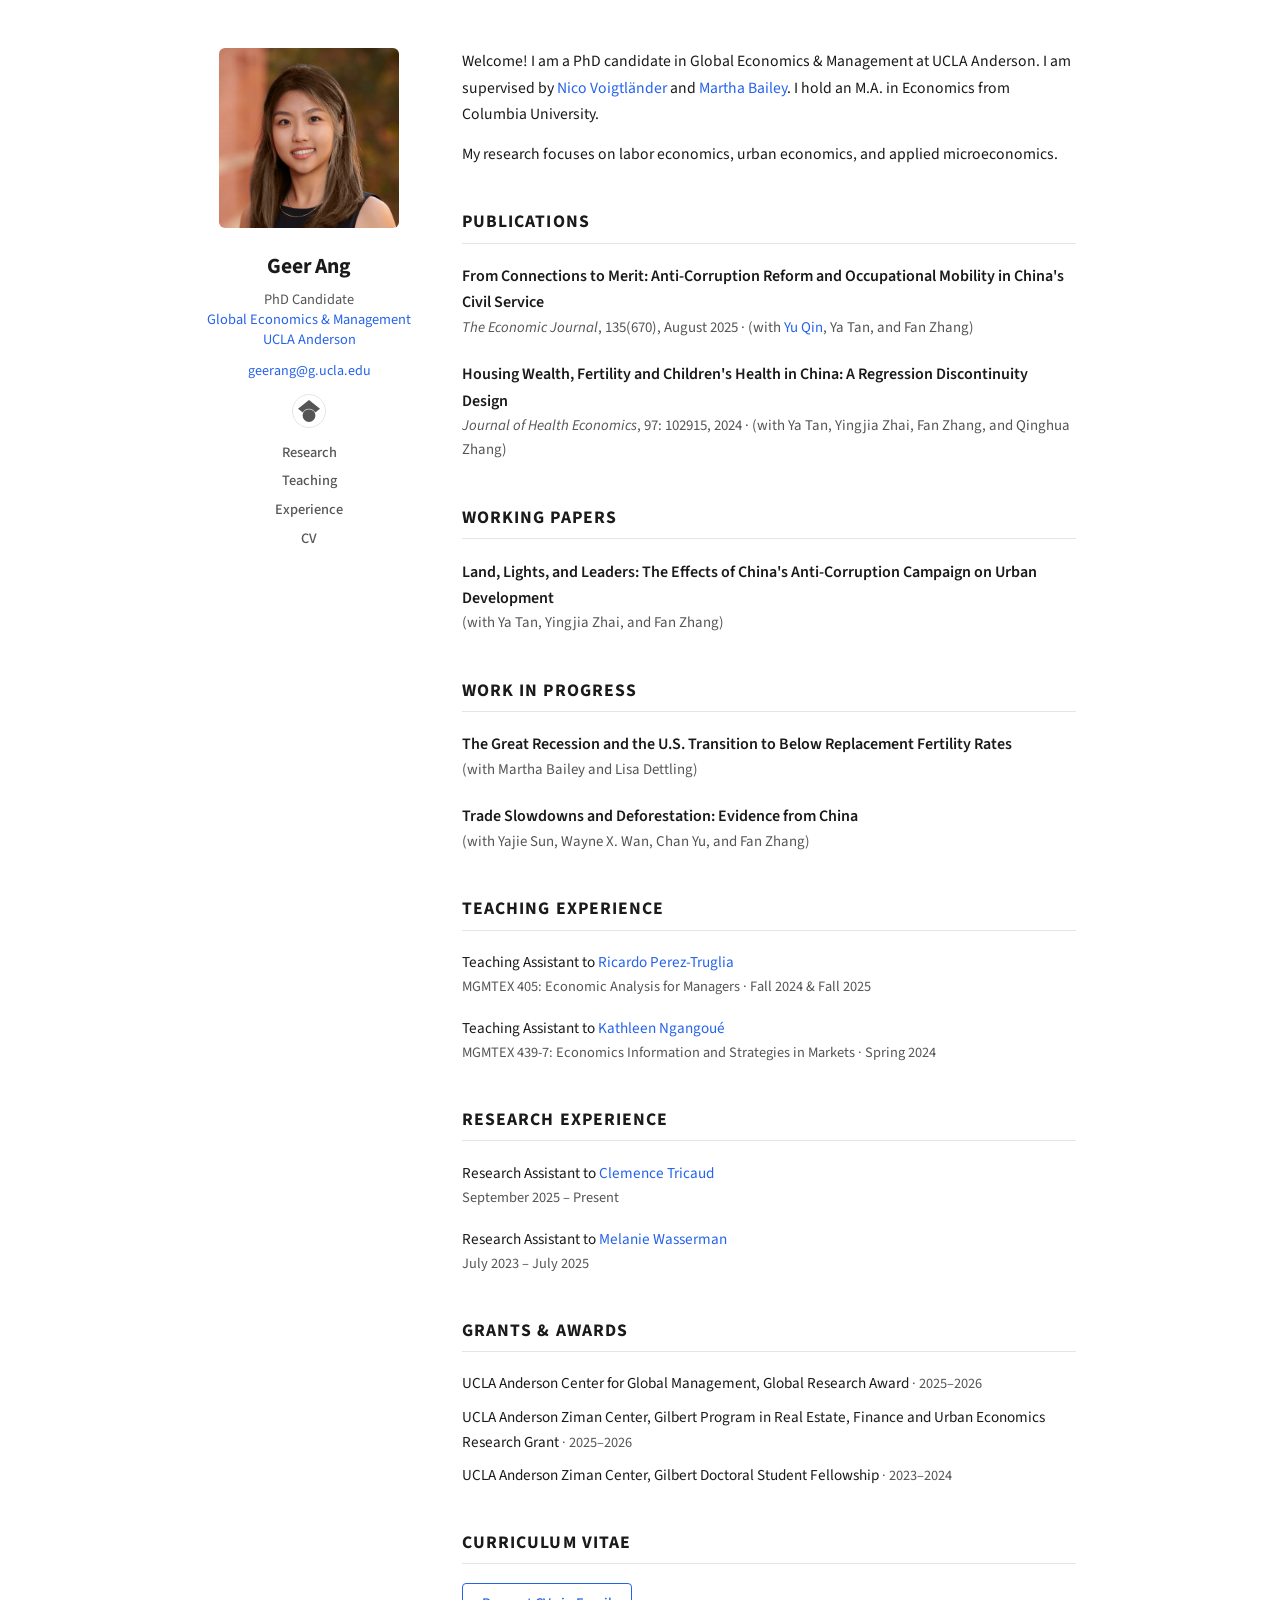
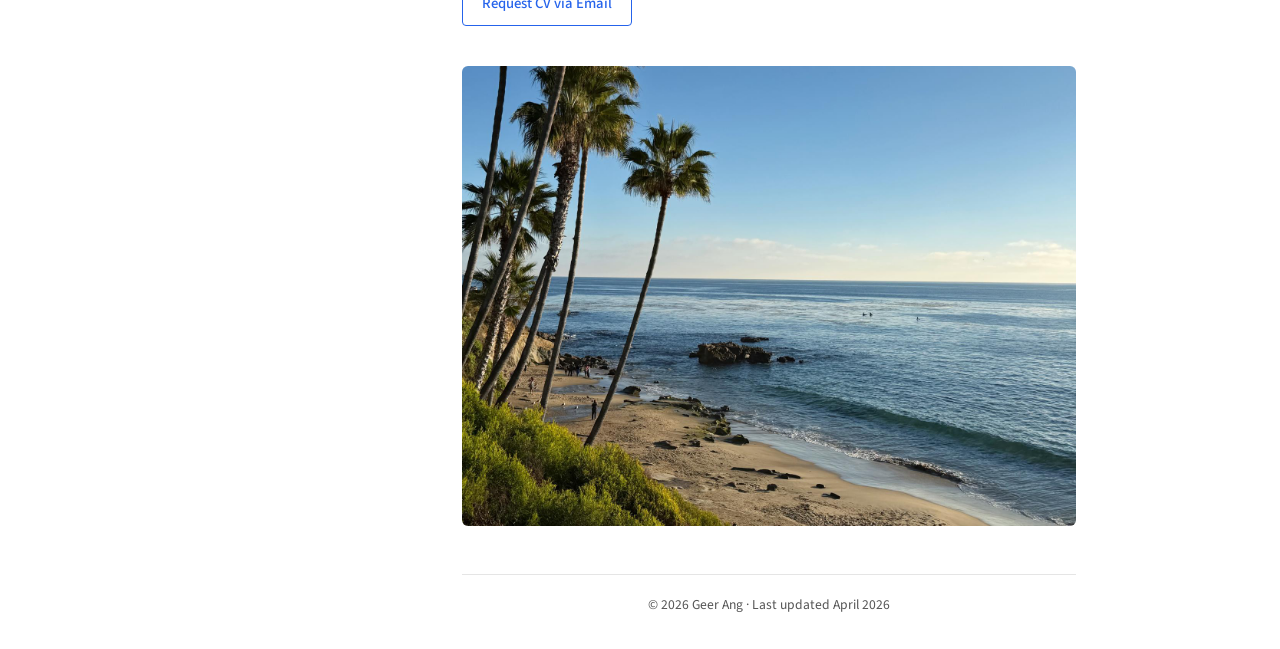
==== index.html @ 299d7afc "Initial commit: personal academic website Co-Authored-By: Claude Opus 4.6 <noreply@anthropic.com>" ====
<!DOCTYPE html>
<html lang="en">
<head>
  <meta charset="UTF-8">
  <meta name="viewport" content="width=device-width, initial-scale=1.0">
  <title>Research ♥ Geer Ang</title>
  <meta name="description" content="Geer Ang, PhD Candidate in Global Economics & Management at UCLA Anderson. Research in labor economics, urban economics, and applied microeconomics.">
  <link rel="preconnect" href="https://fonts.googleapis.com">
  <link rel="preconnect" href="https://fonts.gstatic.com" crossorigin>
  <link href="https://fonts.googleapis.com/css2?family=Source+Sans+3:ital,wght@0,400;0,600;0,700;1,400&display=swap" rel="stylesheet">
  <link rel="stylesheet" href="style.css">
  <link rel="icon" href="favicon.ico" type="image/x-icon">
</head>
<body>

<div class="page">

  <!-- ── Sidebar (sticky) ── -->
  <aside class="sidebar">
    <img src="Geer_Ang_GEM_pic.jpg" alt="Geer Ang">
    <h1>Geer Ang</h1>
    <div class="affiliation">PhD Candidate</div>
    <div class="affiliation"><a href="https://www.anderson.ucla.edu/faculty-and-research/global-economics-and-management">Global Economics &amp; Management</a></div>
    <div class="affiliation"><a href="https://www.anderson.ucla.edu/">UCLA Anderson</a></div>
    <div class="contact">
      <a href="mailto:geerang@g.ucla.edu">geerang@g.ucla.edu</a>
    </div>
    <div class="social-icons">
      <a href="https://scholar.google.com/citations?user=55mgM0wAAAAJ&hl=en" target="_blank" rel="noopener" title="Google Scholar">
        <svg xmlns="http://www.w3.org/2000/svg" viewBox="0 0 24 24" width="22" height="22" fill="currentColor"><path d="M5.242 13.769L0 9.5 12 0l12 9.5-5.242 4.269C17.548 11.249 14.978 9.5 12 9.5c-2.977 0-5.548 1.748-6.758 4.269zM12 10a7 7 0 1 0 0 14 7 7 0 0 0 0-14z"/></svg>
      </a>
    </div>
    <nav>
      <a href="#research">Research</a>
      <a href="#teaching">Teaching</a>
      <a href="#experience">Experience</a>
      <a href="#cv">CV</a>
    </nav>
  </aside>

  <!-- ── Main content ── -->
  <main class="content">

    <!-- ── Bio ── -->
    <div class="bio">
      <p>Welcome! I am a PhD candidate in Global Economics &amp; Management at UCLA Anderson.
      I am supervised by
      <a href="https://www.anderson.ucla.edu/faculty-and-research/global-economics-and-management/faculty/voigtlander" target="_blank" rel="noopener">Nico Voigtländer</a>  and
      <a href="https://sites.google.com/g.ucla.edu/marthajbailey" target="_blank" rel="noopener">Martha Bailey</a>.
      I hold an M.A. in Economics from Columbia University.</p>
      <p>My research focuses on labor economics, urban economics, and applied microeconomics.</p>
    </div>

    <!-- ── Publications ── -->
    <section id="research">
      <h2>Publications</h2>

      <div class="paper">
        <div class="title"><a href="https://doi.org/10.1093/ej/ueaf011" target="_blank" rel="noopener">From Connections to Merit: Anti-Corruption Reform and Occupational Mobility in China's Civil Service</a></div>
        <div class="meta"><em>The Economic Journal</em>, 135(670), August 2025 · (with <a href="http://www.qinyurain.com/" target="_blank" rel="noopener">Yu Qin</a>, Ya Tan, and Fan Zhang)</div>
      </div>

      <div class="paper">
        <div class="title"><a href="https://doi.org/10.1016/j.jhealeco.2024.102915" target="_blank" rel="noopener">Housing Wealth, Fertility and Children's Health in China: A Regression Discontinuity Design</a></div>
        <div class="meta"><em>Journal of Health Economics</em>, 97: 102915, 2024 · (with Ya Tan, Yingjia Zhai, Fan Zhang, and Qinghua Zhang)</div>
      </div>
    </section>

    <!-- ── Working Papers ── -->
    <section>
      <h2>Working Papers</h2>

      <div class="paper">
        <div class="title"><a href="https://www.anderson.ucla.edu/sites/default/files/document/2025-06/2025-05wp.pdf" target="_blank" rel="noopener">Land, Lights, and Leaders: The Effects of China's Anti-Corruption Campaign on Urban Development</a></div>
        <div class="authors">(with Ya Tan, Yingjia Zhai, and Fan Zhang)</div>
      </div>
    </section>

    <!-- ── Work in Progress ── -->
    <section>
      <h2>Work in Progress</h2>

      <div class="paper">
        <div class="title">The Great Recession and the U.S. Transition to Below Replacement Fertility Rates</div>
        <div class="authors">(with Martha Bailey and Lisa Dettling)</div>
      </div>

      <div class="paper">
        <div class="title">Trade Slowdowns and Deforestation: Evidence from China</div>
        <div class="authors">(with Yajie Sun, Wayne X. Wan, Chan Yu, and Fan Zhang)</div>
      </div>
    </section>

    <!-- ── Teaching ── -->
    <section id="teaching">
      <h2>Teaching Experience</h2>

      <div class="experience-item">
        <div class="role">Teaching Assistant to <a href="http://ricardotruglia.bol.ucla.edu/" target="_blank" rel="noopener"> Ricardo Perez-Truglia</a></div>
        <div class="dates">MGMTEX 405: Economic Analysis for Managers · Fall 2024 &amp; Fall 2025</div>
      </div>

      <div class="experience-item">
        <div class="role">Teaching Assistant to <a href="https://www.kathleen-ngangoue.com/" target="_blank" rel="noopener"> Kathleen Ngangoué</a></div>
        <div class="dates">MGMTEX 439-7: Economics Information and Strategies in Markets · Spring 2024</div>
      </div>
    </section>

    <!-- ── Research Experience ── -->
    <section id="experience">
      <h2>Research Experience</h2>

      <div class="experience-item">
        <div class="role">Research Assistant to <a href="https://www.clemence.tricaud.com/" target="_blank" rel="noopener">Clemence Tricaud</a></div>
        <div class="dates">September 2025 – Present</div>
      </div>

      <div class="experience-item">
        <div class="role">Research Assistant to <a href="https://www.melaniewasserman.com/" target="_blank" rel="noopener">Melanie Wasserman</a></div>
        <div class="dates">July 2023 – July 2025</div>
      </div>
    </section>

    <!-- ── Grants & Awards ── -->
    <section>
      <h2>Grants &amp; Awards</h2>

      <div class="grant-item">
        UCLA Anderson Center for Global Management, Global Research Award <span class="years">· 2025–2026</span>
      </div>
      <div class="grant-item">
        UCLA Anderson Ziman Center, Gilbert Program in Real Estate, Finance and Urban Economics Research Grant <span class="years">· 2025–2026</span>
      </div>
      <div class="grant-item">
        UCLA Anderson Ziman Center, Gilbert Doctoral Student Fellowship <span class="years">· 2023–2024</span>
      </div>
    </section>

    <!-- ── CV ── -->
    <section id="cv">
      <h2>Curriculum Vitae</h2>
      <p>
        <a class="cv-request" href="mailto:geerang@g.ucla.edu?subject=CV%20Request&body=Hi%20Geer%2C%0A%0AI%20would%20like%20to%20request%20a%20copy%20of%20your%20CV.%0A%0AThank%20you.">Request CV via Email</a>
      </p>
    </section>

    <!-- ── Laguna ── -->
    <div class="laguna">
      <img src="laguna.jpeg" alt="Laguna Beach, California">
    </div>

    <!-- ── Footer ── -->
    <footer>
      <p>&copy; 2026 Geer Ang · Last updated April 2026</p>
    </footer>

  </main>

</div>

</body>
</html>
---- style.css ----
*, *::before, *::after {
  margin: 0;
  padding: 0;
  box-sizing: border-box;
}

:root {
  --text: #1a1a1a;
  --text-secondary: #555;
  --bg: #fff;
  --accent: #2563eb;
  --accent-hover: #1d4ed8;
  --border: #e5e5e5;
  --section-gap: 2.5rem;
}

html {
  scroll-behavior: smooth;
}

body {
  font-family: "Source Sans 3", "Source Sans Pro", -apple-system, BlinkMacSystemFont, "Segoe UI", sans-serif;
  color: var(--text);
  background: var(--bg);
  line-height: 1.65;
  font-size: 16px;
}

a {
  color: var(--accent);
  text-decoration: none;
}

a:hover {
  text-decoration: underline;
}

/* ── Page layout (sidebar + content) ── */

.page {
  display: flex;
  gap: 3rem;
  max-width: 920px;
  margin: 0 auto;
  padding: 3rem 1.5rem 2rem;
  align-items: flex-start;
}

/* ── Sidebar (sticky on scroll) ── */

.sidebar {
  position: sticky;
  top: 2rem;
  flex-shrink: 0;
  width: 210px;
  text-align: center;
}

.sidebar img {
  width: 180px;
  height: 180px;
  object-fit: cover;
  border-radius: 6px;
  margin-bottom: 0.8rem;
}

.sidebar h1 {
  font-size: 1.35rem;
  font-weight: 700;
  margin-bottom: 0.3rem;
  letter-spacing: -0.01em;
}

.sidebar .affiliation {
  font-size: 0.9rem;
  color: var(--text-secondary);
  line-height: 1.4;
}

.sidebar .contact {
  font-size: 0.88rem;
  margin-top: 0.6rem;
}

.sidebar .contact a {
  color: var(--accent);
}

/* ── Social icons ── */

.social-icons {
  display: flex;
  justify-content: center;
  gap: 0.8rem;
  margin-top: 0.7rem;
}

.social-icons a {
  display: flex;
  align-items: center;
  justify-content: center;
  width: 34px;
  height: 34px;
  border-radius: 50%;
  color: var(--text-secondary);
  border: 1.5px solid var(--border);
  transition: color 0.15s, border-color 0.15s;
}

.social-icons a:hover {
  color: var(--accent);
  border-color: var(--accent);
  text-decoration: none;
}

/* ── Navigation (sidebar) ── */

.sidebar nav {
  display: flex;
  flex-direction: column;
  gap: 0.3rem;
  margin-top: 0.8rem;
  font-size: 0.9rem;
}

.sidebar nav a {
  color: var(--text-secondary);
  font-weight: 500;
}

.sidebar nav a:hover {
  color: var(--accent);
  text-decoration: none;
}

/* ── Main content ── */

.content {
  flex: 1;
  min-width: 0;
}

/* ── Bio ── */

.bio {
  margin-bottom: var(--section-gap);
  font-size: 0.98rem;
  line-height: 1.7;
}

.bio p + p {
  margin-top: 0.8rem;
}

/* ── Sections ── */

section {
  margin-bottom: var(--section-gap);
}

section h2 {
  font-size: 1.1rem;
  font-weight: 700;
  text-transform: uppercase;
  letter-spacing: 0.06em;
  border-bottom: 1.5px solid var(--border);
  padding-bottom: 0.4rem;
  margin-bottom: 1.2rem;
  color: var(--text);
}

/* ── Paper entries ── */

.paper {
  margin-bottom: 1.3rem;
}

.paper .title {
  font-weight: 600;
}

.paper .title a {
  color: var(--text);
}

.paper .title a:hover {
  color: var(--accent);
}

.paper .authors {
  font-size: 0.93rem;
  color: var(--text-secondary);
}

.paper .journal {
  font-size: 0.93rem;
  color: var(--text-secondary);
}

.paper .meta {
  font-size: 0.93rem;
  color: var(--text-secondary);
}

.paper .presentations {
  font-size: 0.88rem;
  color: var(--text-secondary);
  margin-top: 0.2rem;
}

/* ── Experience entries ── */

.experience-item {
  margin-bottom: 1.1rem;
}

.experience-item .role {
  font-size: 0.95rem;
}

.experience-item .institution {
  font-weight: 600;
  font-size: 0.98rem;
  margin-top: 0.6rem;
  margin-bottom: 0.3rem;
}

.experience-item .dates {
  color: var(--text-secondary);
  font-size: 0.9rem;
}

/* ── Grants ── */

.grant-item {
  margin-bottom: 0.5rem;
  font-size: 0.95rem;
}

.grant-item .years {
  color: var(--text-secondary);
  font-size: 0.9rem;
}

/* ── CV button ── */

.cv-request {
  display: inline-block;
  padding: 0.5rem 1.2rem;
  border: 1.5px solid var(--accent);
  border-radius: 4px;
  color: var(--accent);
  font-size: 0.92rem;
  font-weight: 500;
  transition: background 0.15s, color 0.15s;
}

.cv-request:hover {
  background: var(--accent);
  color: #fff;
  text-decoration: none;
}

/* ── Laguna photo ── */

.laguna {
  margin-top: 2.5rem;
}

.laguna img {
  width: 100%;
  border-radius: 6px;
  display: block;
}

/* ── Footer ── */

footer {
  margin-top: 3rem;
  padding-top: 1.2rem;
  border-top: 1px solid var(--border);
  font-size: 0.85rem;
  color: var(--text-secondary);
  text-align: center;
}

/* ── Responsive ── */

@media (max-width: 700px) {
  .page {
    flex-direction: column;
    align-items: center;
    padding: 2rem 1.2rem 1.5rem;
  }

  .sidebar {
    position: static;
    width: auto;
    margin-bottom: 1.5rem;
  }

  .sidebar img {
    width: 150px;
    height: 150px;
  }

  .sidebar nav {
    flex-direction: row;
    flex-wrap: wrap;
    justify-content: center;
    gap: 0.8rem;
  }
}
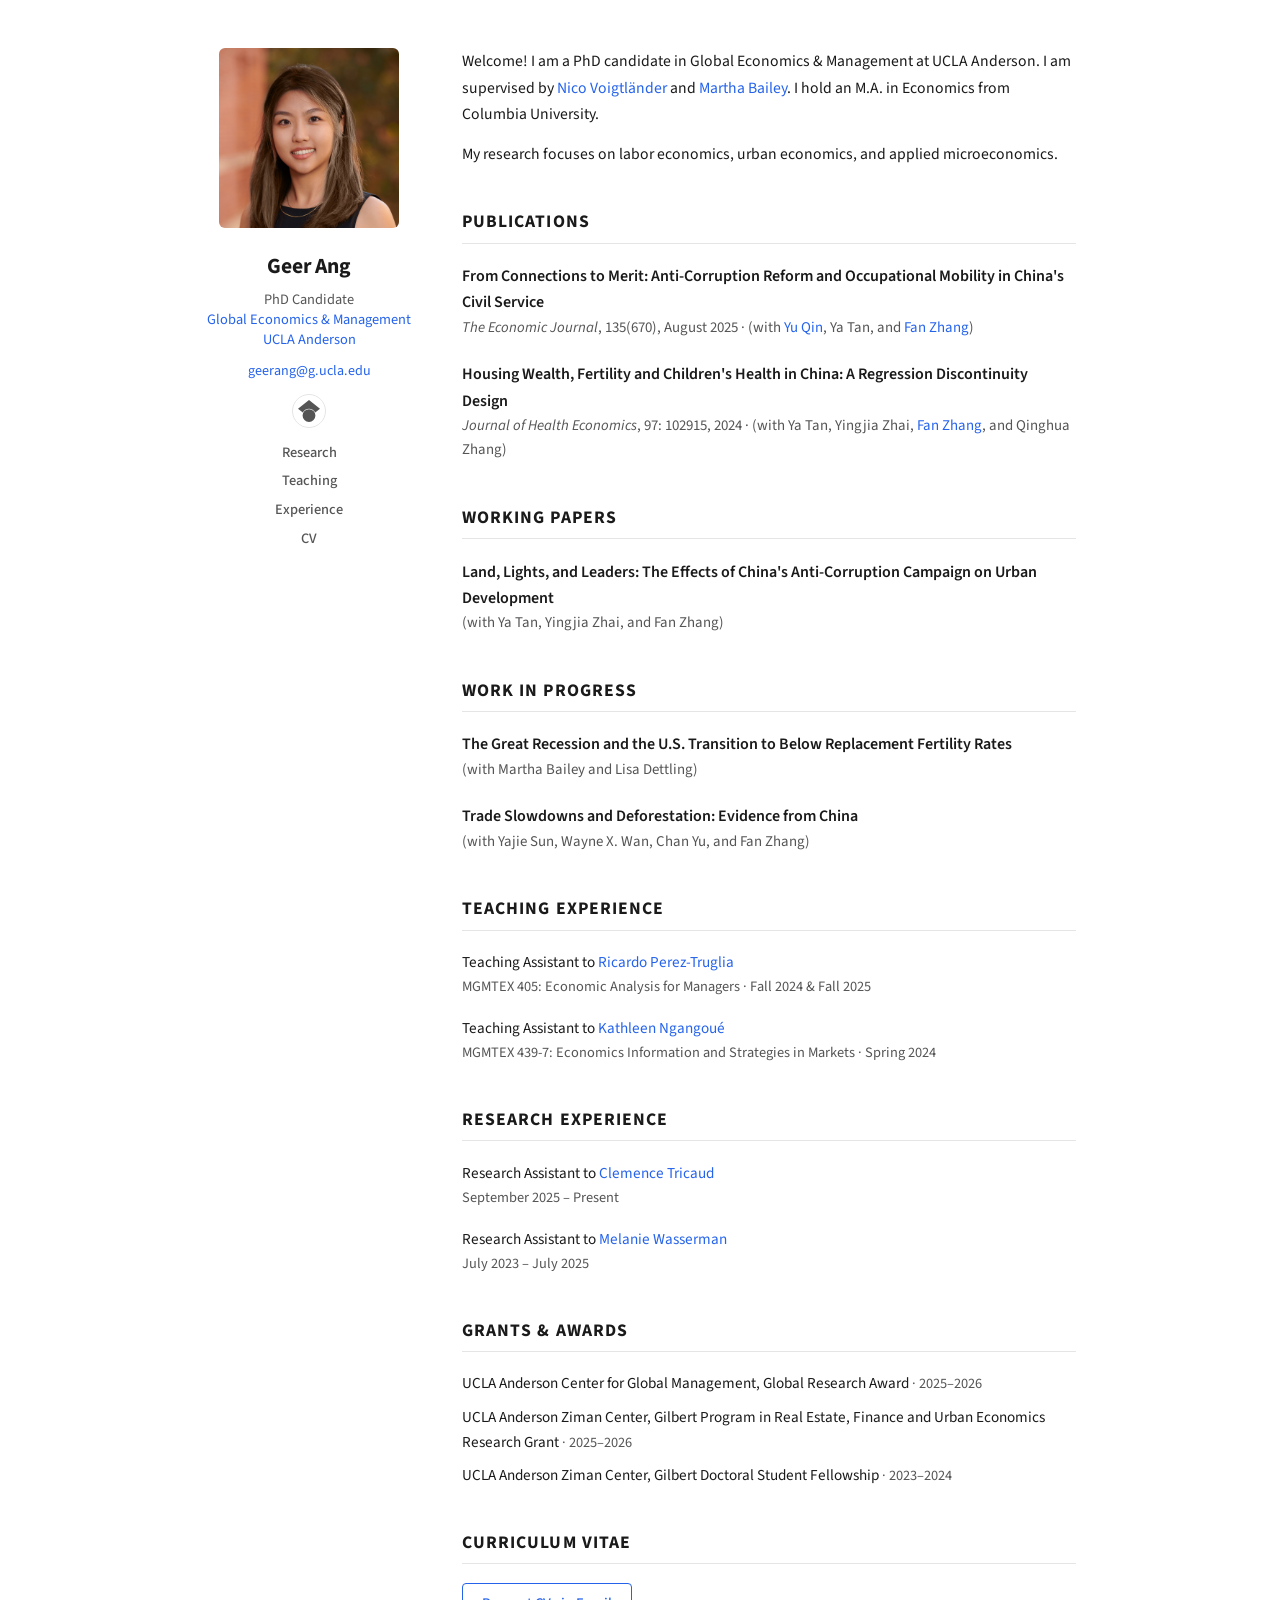
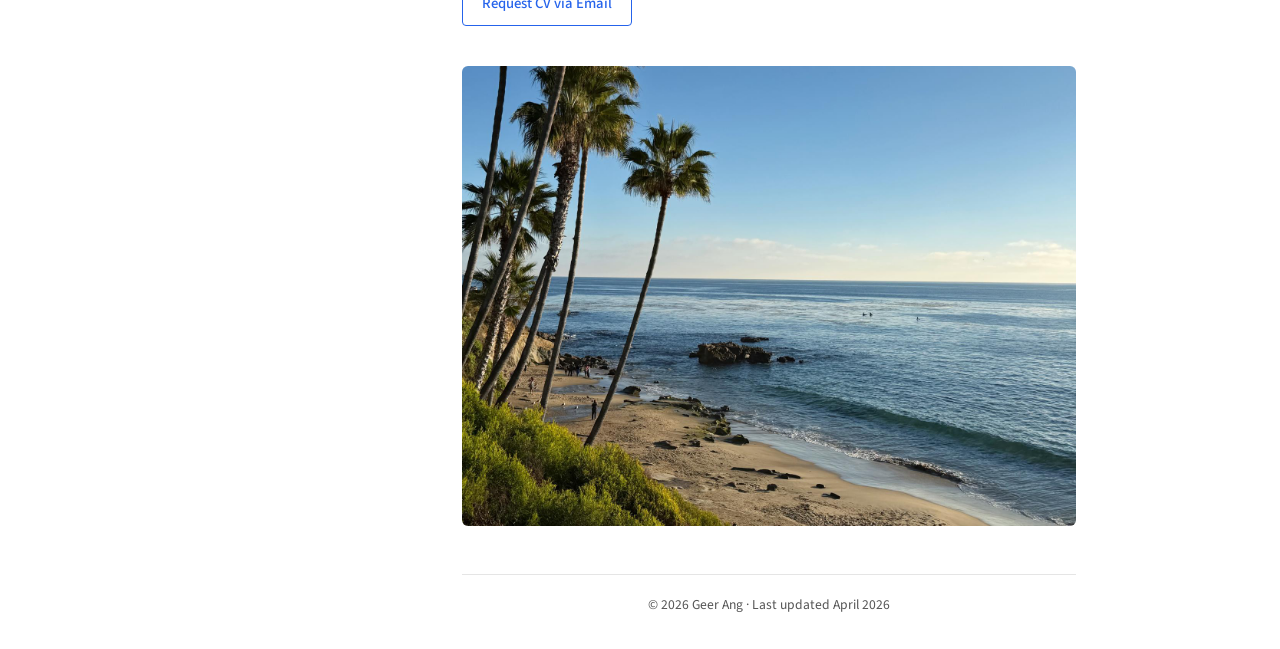
==== commit 9cef057a: "Add Fan Zhang link in publications, fix title separator Co-Authored-By: Claude Opus 4.6 <noreply@ant" ====
--- a/index.html
+++ b/index.html
@@ -3,7 +3,7 @@
 <head>
   <meta charset="UTF-8">
   <meta name="viewport" content="width=device-width, initial-scale=1.0">
-  <title>Research ♥ Geer Ang</title>
+  <title>Research · Geer Ang</title>
   <meta name="description" content="Geer Ang, PhD Candidate in Global Economics & Management at UCLA Anderson. Research in labor economics, urban economics, and applied microeconomics.">
   <link rel="preconnect" href="https://fonts.googleapis.com">
   <link rel="preconnect" href="https://fonts.gstatic.com" crossorigin>
@@ -57,12 +57,12 @@
 
       <div class="paper">
         <div class="title"><a href="https://doi.org/10.1093/ej/ueaf011" target="_blank" rel="noopener">From Connections to Merit: Anti-Corruption Reform and Occupational Mobility in China's Civil Service</a></div>
-        <div class="meta"><em>The Economic Journal</em>, 135(670), August 2025 · (with <a href="http://www.qinyurain.com/" target="_blank" rel="noopener">Yu Qin</a>, Ya Tan, and Fan Zhang)</div>
+        <div class="meta"><em>The Economic Journal</em>, 135(670), August 2025 · (with <a href="http://www.qinyurain.com/" target="_blank" rel="noopener">Yu Qin</a>, Ya Tan, and <a href="https://sites.google.com/view/zack-zhangfan/" target="_blank" rel="noopener">Fan Zhang</a>)</div>
       </div>
 
       <div class="paper">
         <div class="title"><a href="https://doi.org/10.1016/j.jhealeco.2024.102915" target="_blank" rel="noopener">Housing Wealth, Fertility and Children's Health in China: A Regression Discontinuity Design</a></div>
-        <div class="meta"><em>Journal of Health Economics</em>, 97: 102915, 2024 · (with Ya Tan, Yingjia Zhai, Fan Zhang, and Qinghua Zhang)</div>
+        <div class="meta"><em>Journal of Health Economics</em>, 97: 102915, 2024 · (with Ya Tan, Yingjia Zhai, <a href="https://sites.google.com/view/zack-zhangfan/" target="_blank" rel="noopener">Fan Zhang</a>, and Qinghua Zhang)</div>
       </div>
     </section>
 
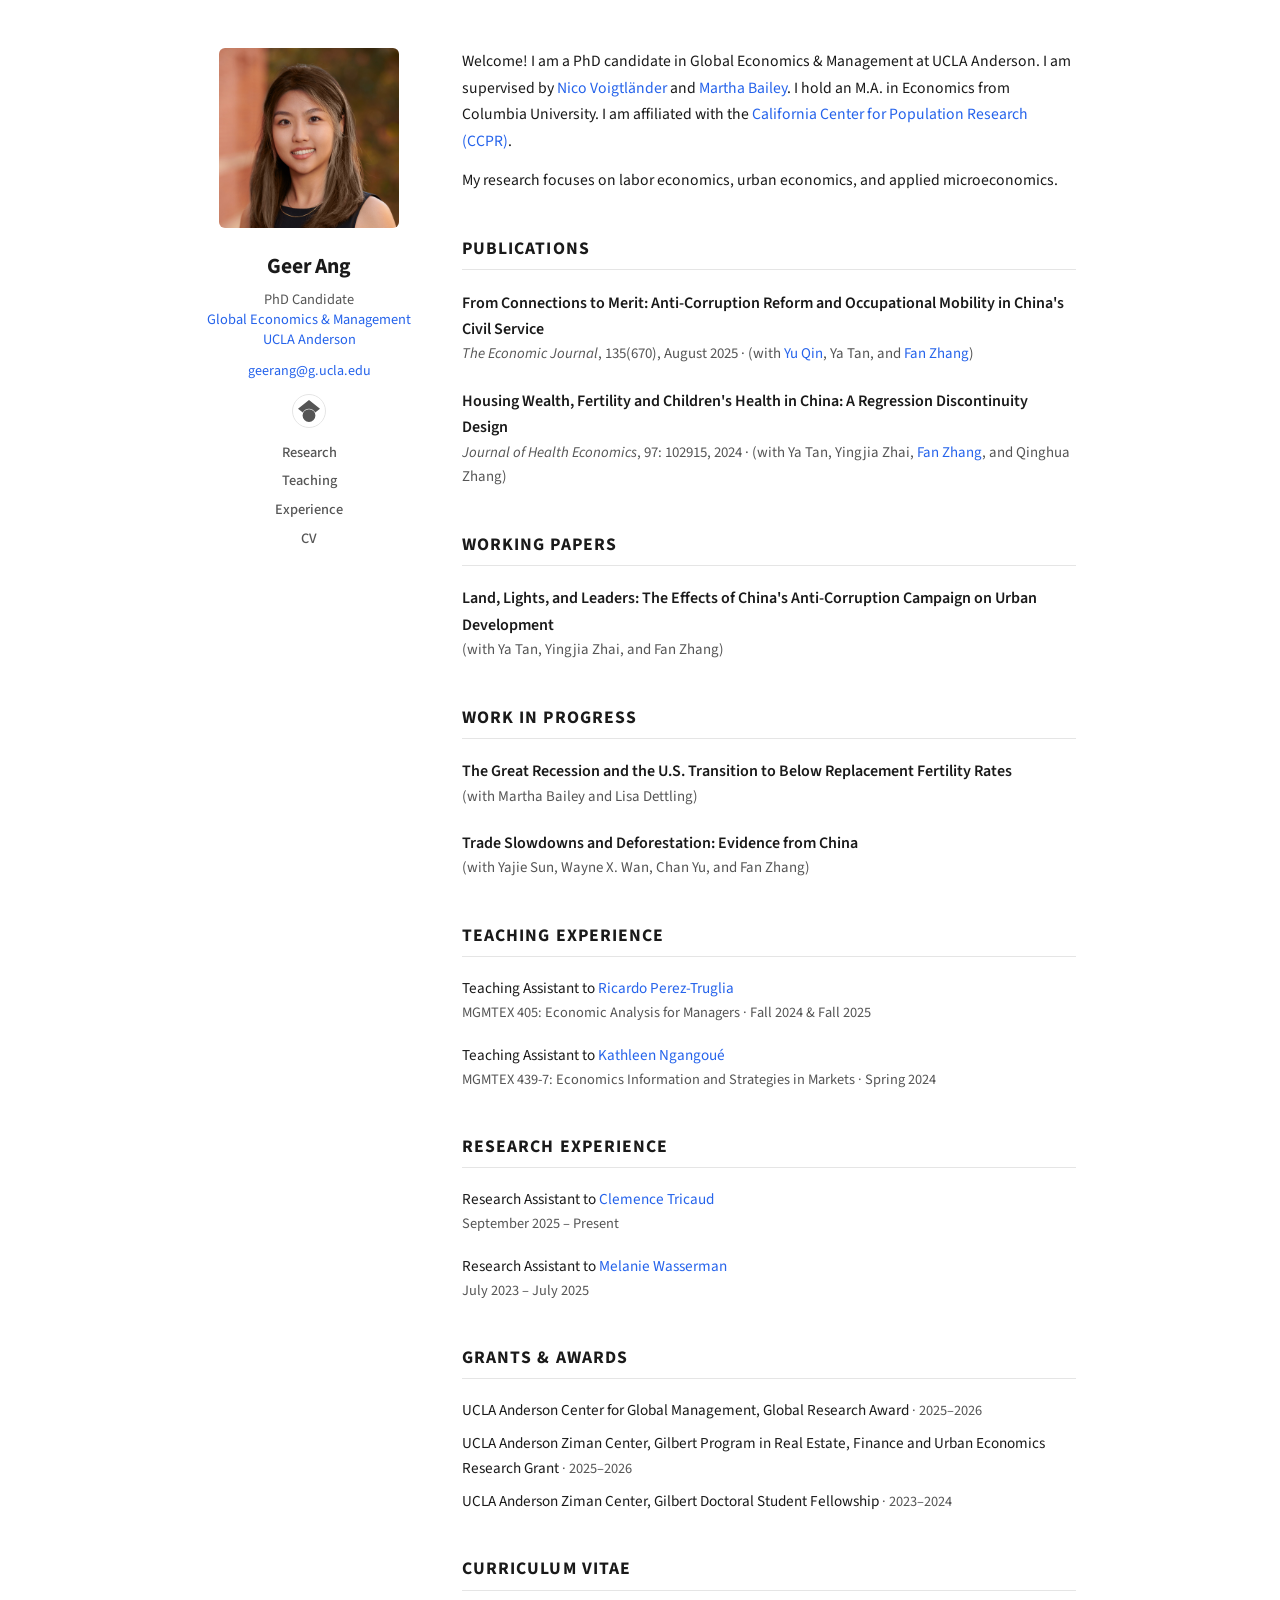
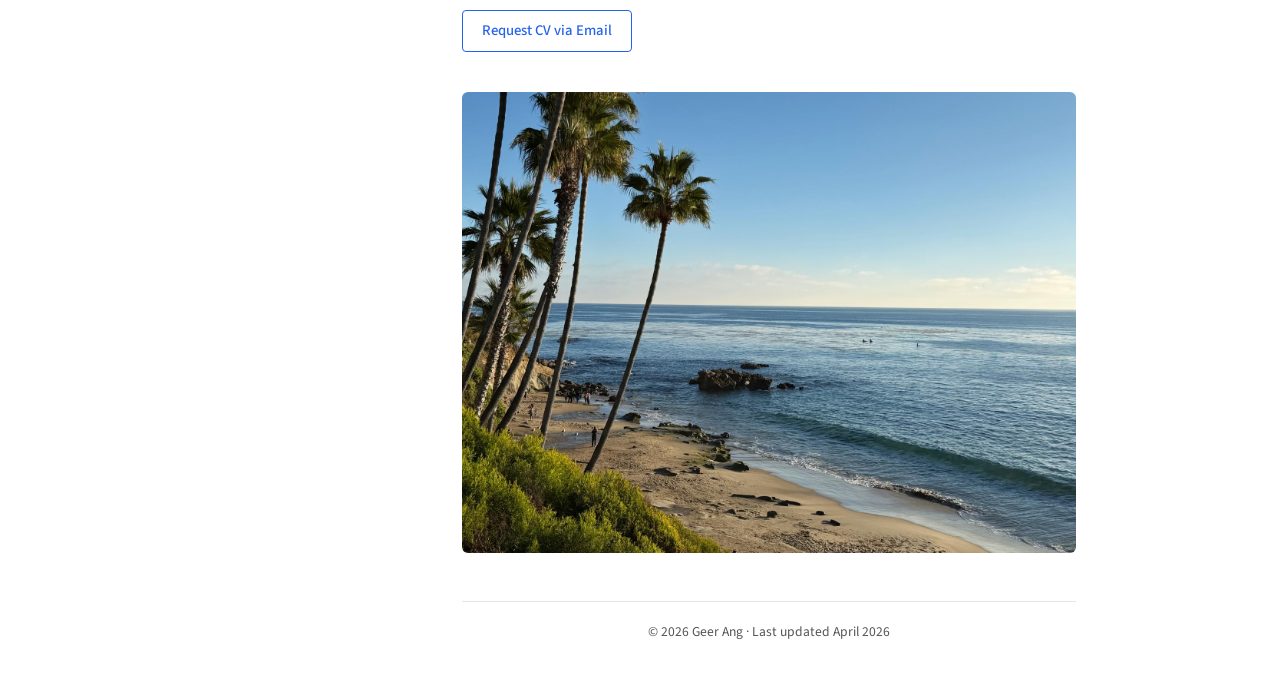
==== commit 4bdaf586: "Add CCPR affiliation to bio Co-Authored-By: Claude Opus 4.6 <noreply@anthropic.com>" ====
--- a/index.html
+++ b/index.html
@@ -47,7 +47,8 @@
       I am supervised by
       <a href="https://www.anderson.ucla.edu/faculty-and-research/global-economics-and-management/faculty/voigtlander" target="_blank" rel="noopener">Nico Voigtländer</a>  and
       <a href="https://sites.google.com/g.ucla.edu/marthajbailey" target="_blank" rel="noopener">Martha Bailey</a>.
-      I hold an M.A. in Economics from Columbia University.</p>
+      I hold an M.A. in Economics from Columbia University.
+      I am affiliated with the <a href="https://ccpr.ucla.edu/" target="_blank" rel="noopener">California Center for Population Research (CCPR)</a>.</p>
       <p>My research focuses on labor economics, urban economics, and applied microeconomics.</p>
     </div>
 
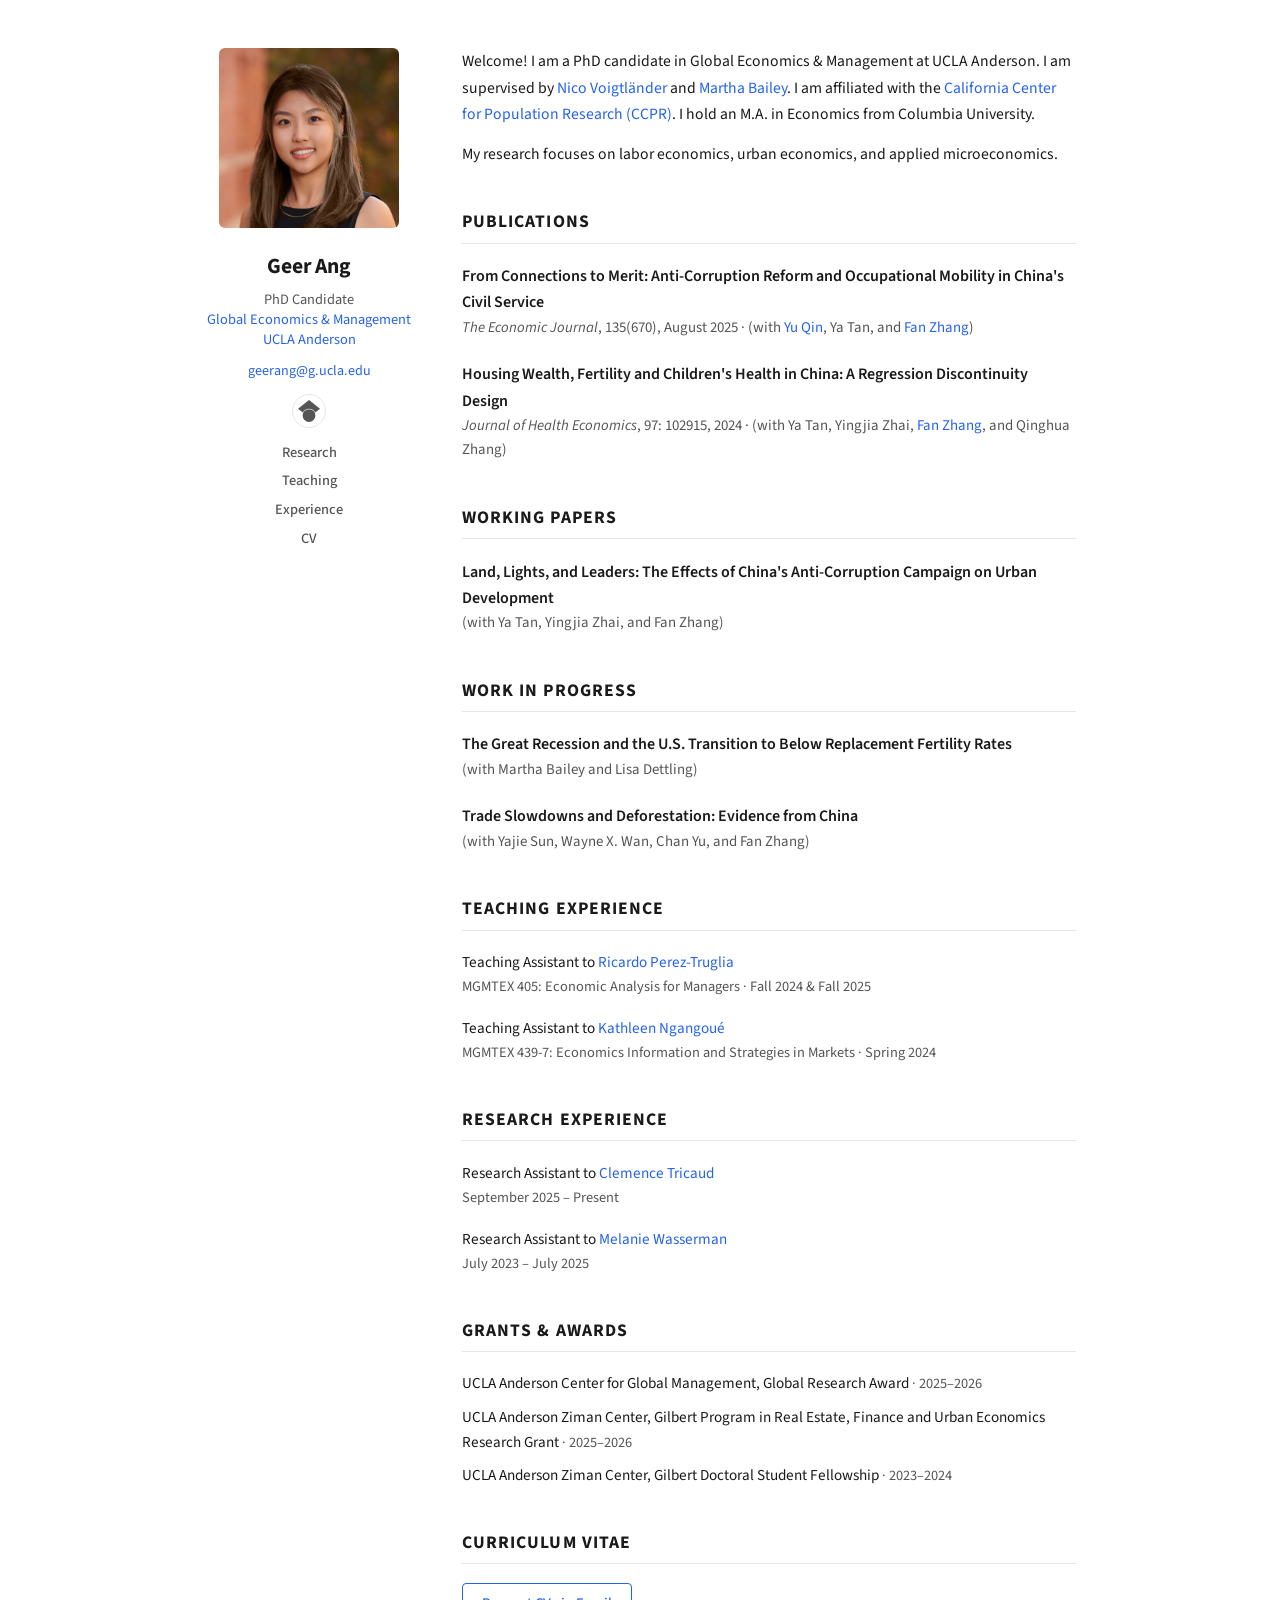
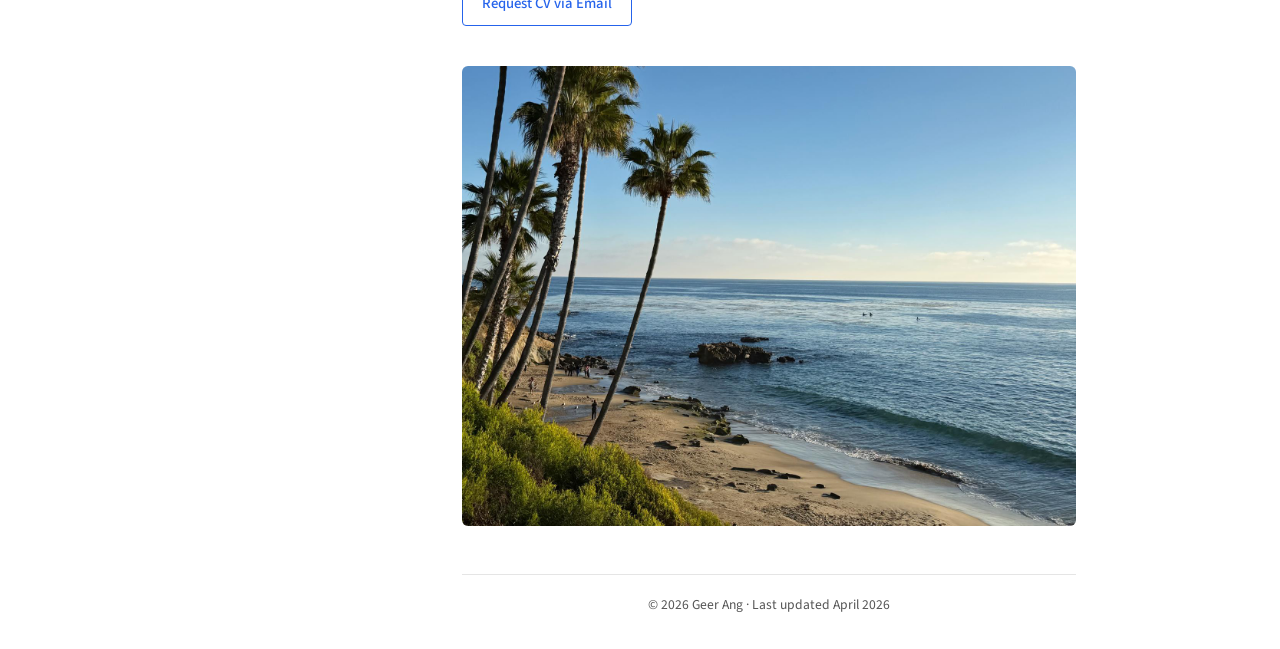
==== commit 5d1816fe: "Move CCPR affiliation before MA line in bio Co-Authored-By: Claude Opus 4.6 <noreply@anthropic.com>" ====
--- a/index.html
+++ b/index.html
@@ -47,8 +47,8 @@
       I am supervised by
       <a href="https://www.anderson.ucla.edu/faculty-and-research/global-economics-and-management/faculty/voigtlander" target="_blank" rel="noopener">Nico Voigtländer</a>  and
       <a href="https://sites.google.com/g.ucla.edu/marthajbailey" target="_blank" rel="noopener">Martha Bailey</a>.
-      I hold an M.A. in Economics from Columbia University.
-      I am affiliated with the <a href="https://ccpr.ucla.edu/" target="_blank" rel="noopener">California Center for Population Research (CCPR)</a>.</p>
+      I am affiliated with the <a href="https://ccpr.ucla.edu/" target="_blank" rel="noopener">California Center for Population Research (CCPR)</a>.
+      I hold an M.A. in Economics from Columbia University.</p>
       <p>My research focuses on labor economics, urban economics, and applied microeconomics.</p>
     </div>
 
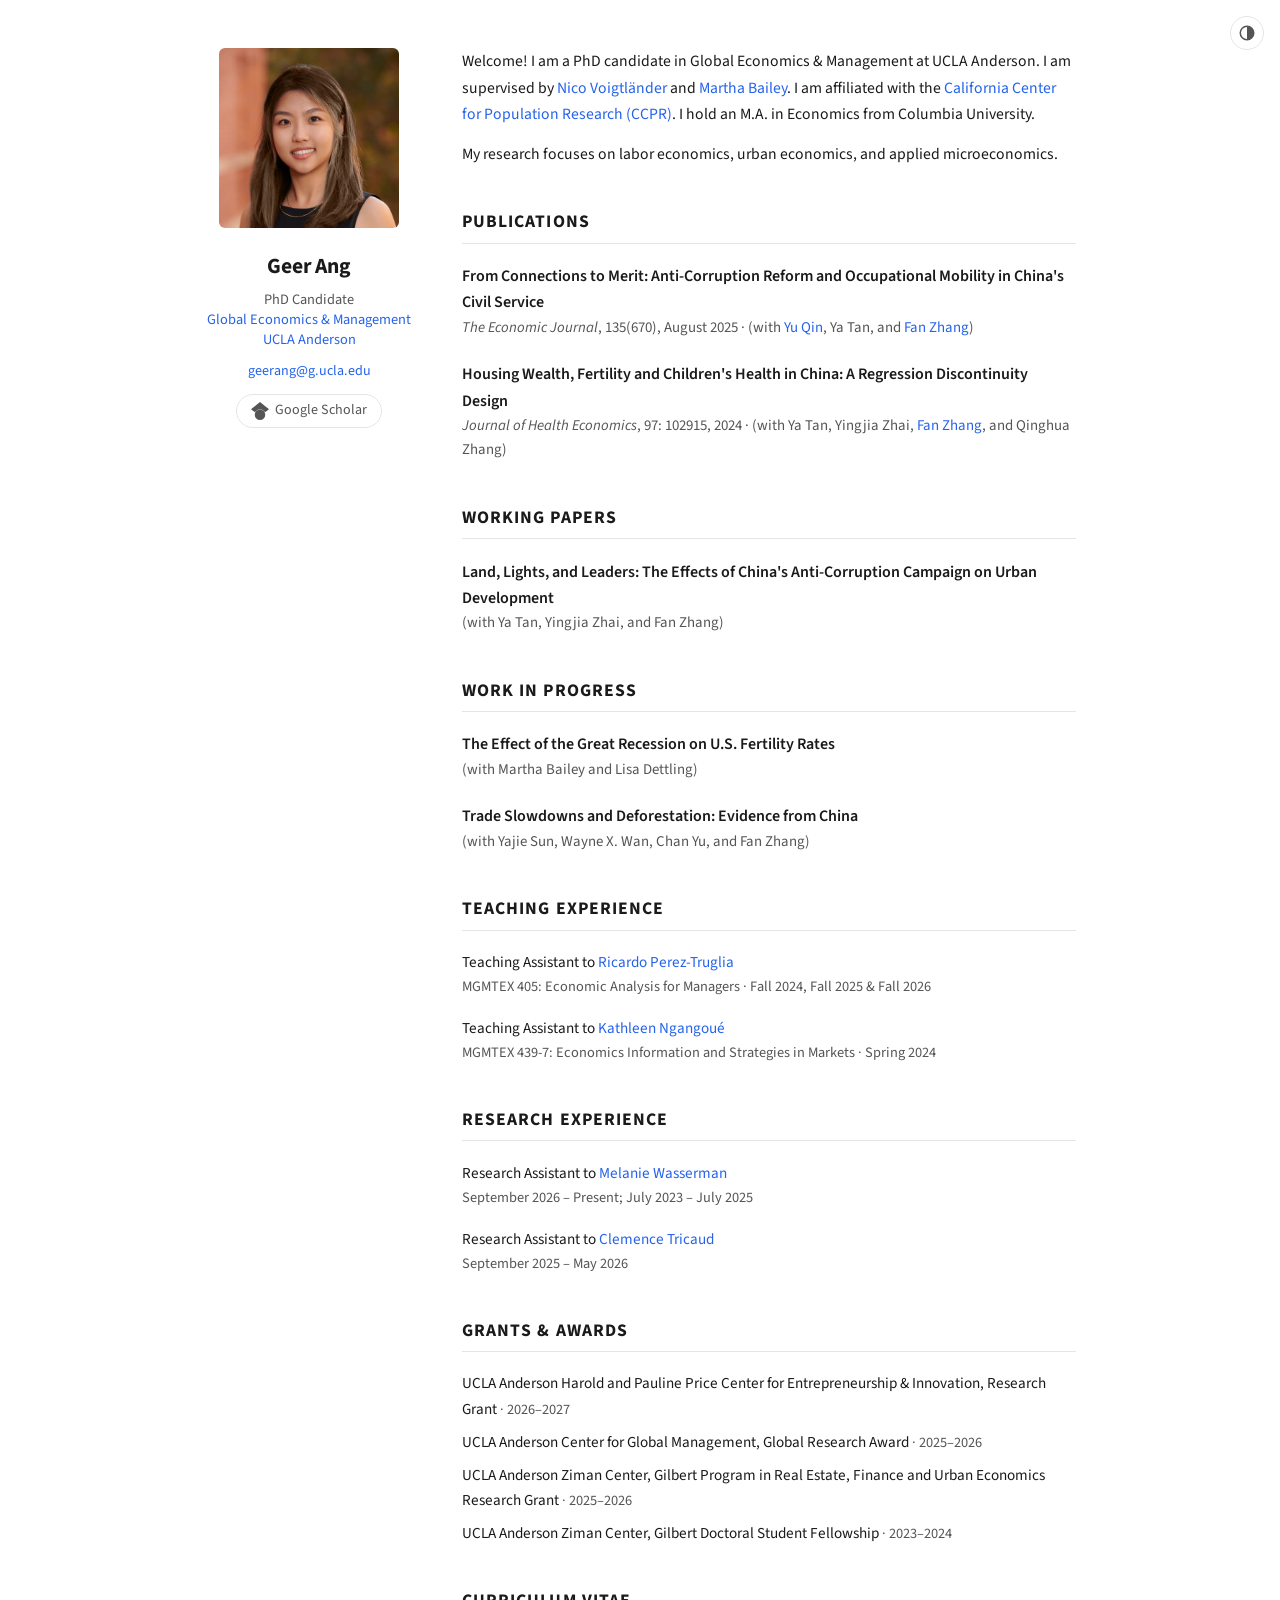
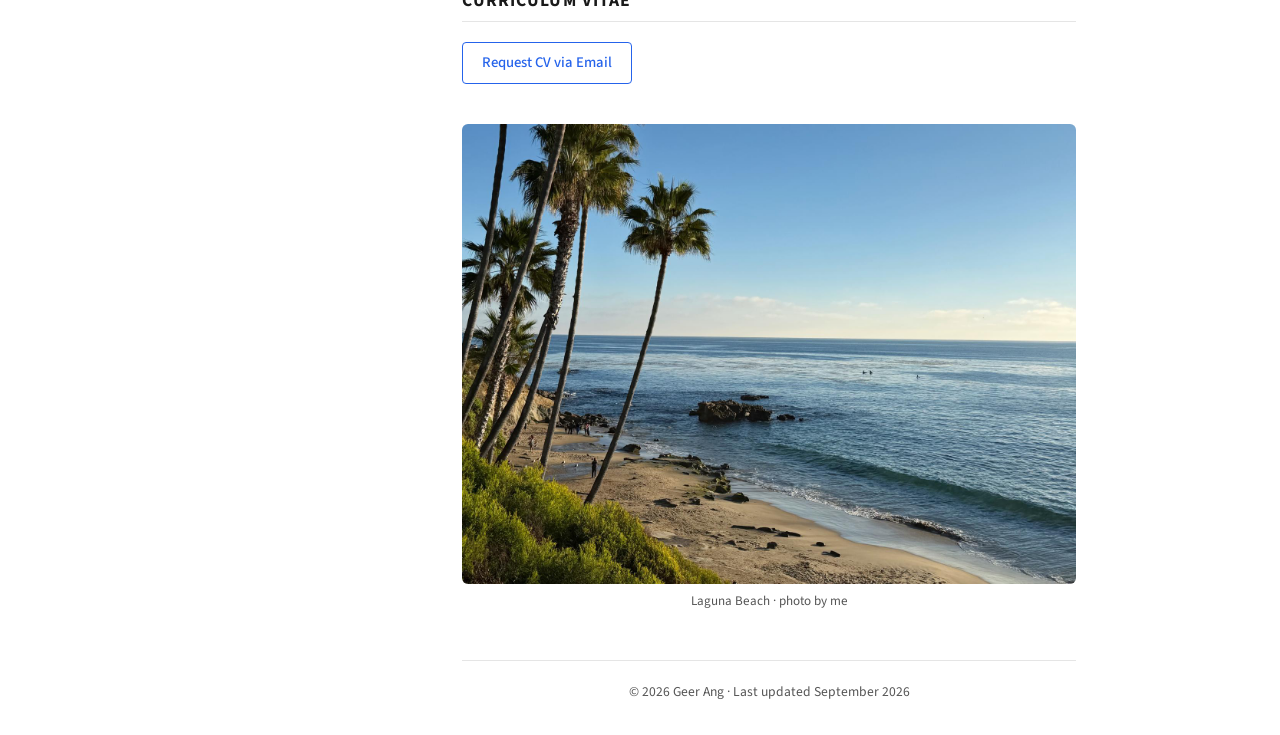
==== commit 52304bed: "Update title, teaching/RA dates, add Price Center grant, dark mode toggle, purple favicon - Rename f" ====
--- a/index.html
+++ b/index.html
@@ -3,15 +3,24 @@
 <head>
   <meta charset="UTF-8">
   <meta name="viewport" content="width=device-width, initial-scale=1.0">
-  <title>Research · Geer Ang</title>
+  <title>Geer Ang</title>
   <meta name="description" content="Geer Ang, PhD Candidate in Global Economics & Management at UCLA Anderson. Research in labor economics, urban economics, and applied microeconomics.">
   <link rel="preconnect" href="https://fonts.googleapis.com">
   <link rel="preconnect" href="https://fonts.gstatic.com" crossorigin>
   <link href="https://fonts.googleapis.com/css2?family=Source+Sans+3:ital,wght@0,400;0,600;0,700;1,400&display=swap" rel="stylesheet">
   <link rel="stylesheet" href="style.css">
-  <link rel="icon" href="favicon.ico" type="image/x-icon">
+  <script>
+    try { if (localStorage.getItem("theme") === "dark") document.documentElement.dataset.theme = "dark"; } catch (e) {}
+  </script>
+  <link rel="icon" href="favicon.ico" sizes="48x48">
+  <link rel="icon" href="favicon.svg" type="image/svg+xml">
+  <link rel="apple-touch-icon" href="apple-touch-icon.png">
 </head>
 <body>
+
+<button class="theme-toggle" type="button" aria-label="Toggle dark mode" title="Toggle dark mode">
+  <svg xmlns="http://www.w3.org/2000/svg" viewBox="0 0 24 24" width="18" height="18" fill="none" stroke="currentColor" stroke-width="2"><circle cx="12" cy="12" r="9"/><path d="M12 3a9 9 0 0 1 0 18z" fill="currentColor" stroke="none"/></svg>
+</button>
 
 <div class="page">
 
@@ -27,15 +36,10 @@
     </div>
     <div class="social-icons">
       <a href="https://scholar.google.com/citations?user=55mgM0wAAAAJ&hl=en" target="_blank" rel="noopener" title="Google Scholar">
-        <svg xmlns="http://www.w3.org/2000/svg" viewBox="0 0 24 24" width="22" height="22" fill="currentColor"><path d="M5.242 13.769L0 9.5 12 0l12 9.5-5.242 4.269C17.548 11.249 14.978 9.5 12 9.5c-2.977 0-5.548 1.748-6.758 4.269zM12 10a7 7 0 1 0 0 14 7 7 0 0 0 0-14z"/></svg>
+        <svg xmlns="http://www.w3.org/2000/svg" viewBox="0 0 24 24" width="18" height="18" fill="currentColor"><path d="M5.242 13.769L0 9.5 12 0l12 9.5-5.242 4.269C17.548 11.249 14.978 9.5 12 9.5c-2.977 0-5.548 1.748-6.758 4.269zM12 10a7 7 0 1 0 0 14 7 7 0 0 0 0-14z"/></svg>
+        <span>Google Scholar</span>
       </a>
     </div>
-    <nav>
-      <a href="#research">Research</a>
-      <a href="#teaching">Teaching</a>
-      <a href="#experience">Experience</a>
-      <a href="#cv">CV</a>
-    </nav>
   </aside>
 
   <!-- ── Main content ── -->
@@ -45,7 +49,7 @@
     <div class="bio">
       <p>Welcome! I am a PhD candidate in Global Economics &amp; Management at UCLA Anderson.
       I am supervised by
-      <a href="https://www.anderson.ucla.edu/faculty-and-research/global-economics-and-management/faculty/voigtlander" target="_blank" rel="noopener">Nico Voigtländer</a>  and
+      <a href="https://www-apache.anderson.ucla.edu/faculty_pages/nico.v/" target="_blank" rel="noopener">Nico Voigtländer</a>  and
       <a href="https://sites.google.com/g.ucla.edu/marthajbailey" target="_blank" rel="noopener">Martha Bailey</a>.
       I am affiliated with the <a href="https://ccpr.ucla.edu/" target="_blank" rel="noopener">California Center for Population Research (CCPR)</a>.
       I hold an M.A. in Economics from Columbia University.</p>
@@ -82,7 +86,7 @@
       <h2>Work in Progress</h2>
 
       <div class="paper">
-        <div class="title">The Great Recession and the U.S. Transition to Below Replacement Fertility Rates</div>
+        <div class="title">The Effect of the Great Recession on U.S. Fertility Rates</div>
         <div class="authors">(with Martha Bailey and Lisa Dettling)</div>
       </div>
 
@@ -98,7 +102,7 @@
 
       <div class="experience-item">
         <div class="role">Teaching Assistant to <a href="http://ricardotruglia.bol.ucla.edu/" target="_blank" rel="noopener"> Ricardo Perez-Truglia</a></div>
-        <div class="dates">MGMTEX 405: Economic Analysis for Managers · Fall 2024 &amp; Fall 2025</div>
+        <div class="dates">MGMTEX 405: Economic Analysis for Managers · Fall 2024, Fall 2025 &amp; Fall 2026</div>
       </div>
 
       <div class="experience-item">
@@ -112,13 +116,13 @@
       <h2>Research Experience</h2>
 
       <div class="experience-item">
-        <div class="role">Research Assistant to <a href="https://www.clemence.tricaud.com/" target="_blank" rel="noopener">Clemence Tricaud</a></div>
-        <div class="dates">September 2025 – Present</div>
+        <div class="role">Research Assistant to <a href="https://www.melaniewasserman.com/" target="_blank" rel="noopener">Melanie Wasserman</a></div>
+        <div class="dates">September 2026 – Present; July 2023 – July 2025</div>
       </div>
 
       <div class="experience-item">
-        <div class="role">Research Assistant to <a href="https://www.melaniewasserman.com/" target="_blank" rel="noopener">Melanie Wasserman</a></div>
-        <div class="dates">July 2023 – July 2025</div>
+        <div class="role">Research Assistant to <a href="https://www.clemence.tricaud.com/" target="_blank" rel="noopener">Clemence Tricaud</a></div>
+        <div class="dates">September 2025 – May 2026</div>
       </div>
     </section>
 
@@ -126,6 +130,9 @@
     <section>
       <h2>Grants &amp; Awards</h2>
 
+      <div class="grant-item">
+        UCLA Anderson Harold and Pauline Price Center for Entrepreneurship &amp; Innovation, Research Grant <span class="years">· 2026–2027</span>
+      </div>
       <div class="grant-item">
         UCLA Anderson Center for Global Management, Global Research Award <span class="years">· 2025–2026</span>
       </div>
@@ -148,16 +155,26 @@
     <!-- ── Laguna ── -->
     <div class="laguna">
       <img src="laguna.jpeg" alt="Laguna Beach, California">
+      <div class="caption">Laguna Beach · photo by me</div>
     </div>
 
     <!-- ── Footer ── -->
     <footer>
-      <p>&copy; 2026 Geer Ang · Last updated April 2026</p>
+      <p>&copy; 2026 Geer Ang · Last updated September 2026</p>
     </footer>
 
   </main>
 
 </div>
 
+<script>
+  document.querySelector(".theme-toggle").addEventListener("click", function () {
+    var root = document.documentElement;
+    var dark = root.dataset.theme !== "dark";
+    if (dark) root.dataset.theme = "dark"; else delete root.dataset.theme;
+    try { localStorage.setItem("theme", dark ? "dark" : "light"); } catch (e) {}
+  });
+</script>
+
 </body>
 </html>
--- a/style.css
+++ b/style.css
@@ -11,7 +11,19 @@
   --accent: #2563eb;
   --accent-hover: #1d4ed8;
   --border: #e5e5e5;
+  --on-accent: #fff;
   --section-gap: 2.5rem;
+}
+
+:root[data-theme="dark"] {
+  --text: #e6e6e6;
+  --text-secondary: #a3a3a3;
+  --bg: #16171a;
+  --accent: #7aa7ff;
+  --accent-hover: #9dbcff;
+  --border: #2e3036;
+  --on-accent: #16171a;
+  color-scheme: dark;
 }
 
 html {
@@ -99,38 +111,45 @@
   display: flex;
   align-items: center;
   justify-content: center;
+  gap: 0.4rem;
+  height: 34px;
+  padding: 0 0.85rem;
+  border-radius: 17px;
+  font-size: 0.88rem;
+  color: var(--text-secondary);
+  border: 1.5px solid var(--border);
+  transition: color 0.15s, border-color 0.15s;
+}
+
+.social-icons a:hover {
+  color: var(--accent);
+  border-color: var(--accent);
+  text-decoration: none;
+}
+
+/* ── Theme toggle (top right) ── */
+
+.theme-toggle {
+  position: fixed;
+  top: 1rem;
+  right: 1rem;
+  z-index: 10;
+  display: flex;
+  align-items: center;
+  justify-content: center;
   width: 34px;
   height: 34px;
   border-radius: 50%;
-  color: var(--text-secondary);
   border: 1.5px solid var(--border);
+  background: var(--bg);
+  color: var(--text-secondary);
+  cursor: pointer;
   transition: color 0.15s, border-color 0.15s;
 }
 
-.social-icons a:hover {
+.theme-toggle:hover {
   color: var(--accent);
   border-color: var(--accent);
-  text-decoration: none;
-}
-
-/* ── Navigation (sidebar) ── */
-
-.sidebar nav {
-  display: flex;
-  flex-direction: column;
-  gap: 0.3rem;
-  margin-top: 0.8rem;
-  font-size: 0.9rem;
-}
-
-.sidebar nav a {
-  color: var(--text-secondary);
-  font-weight: 500;
-}
-
-.sidebar nav a:hover {
-  color: var(--accent);
-  text-decoration: none;
 }
 
 /* ── Main content ── */
@@ -257,7 +276,7 @@
 
 .cv-request:hover {
   background: var(--accent);
-  color: #fff;
+  color: var(--on-accent);
   text-decoration: none;
 }
 
@@ -271,6 +290,13 @@
   width: 100%;
   border-radius: 6px;
   display: block;
+}
+
+.laguna .caption {
+  margin-top: 0.4rem;
+  font-size: 0.82rem;
+  color: var(--text-secondary);
+  text-align: center;
 }
 
 /* ── Footer ── */
@@ -303,11 +329,4 @@
     width: 150px;
     height: 150px;
   }
-
-  .sidebar nav {
-    flex-direction: row;
-    flex-wrap: wrap;
-    justify-content: center;
-    gap: 0.8rem;
-  }
-}
+}
